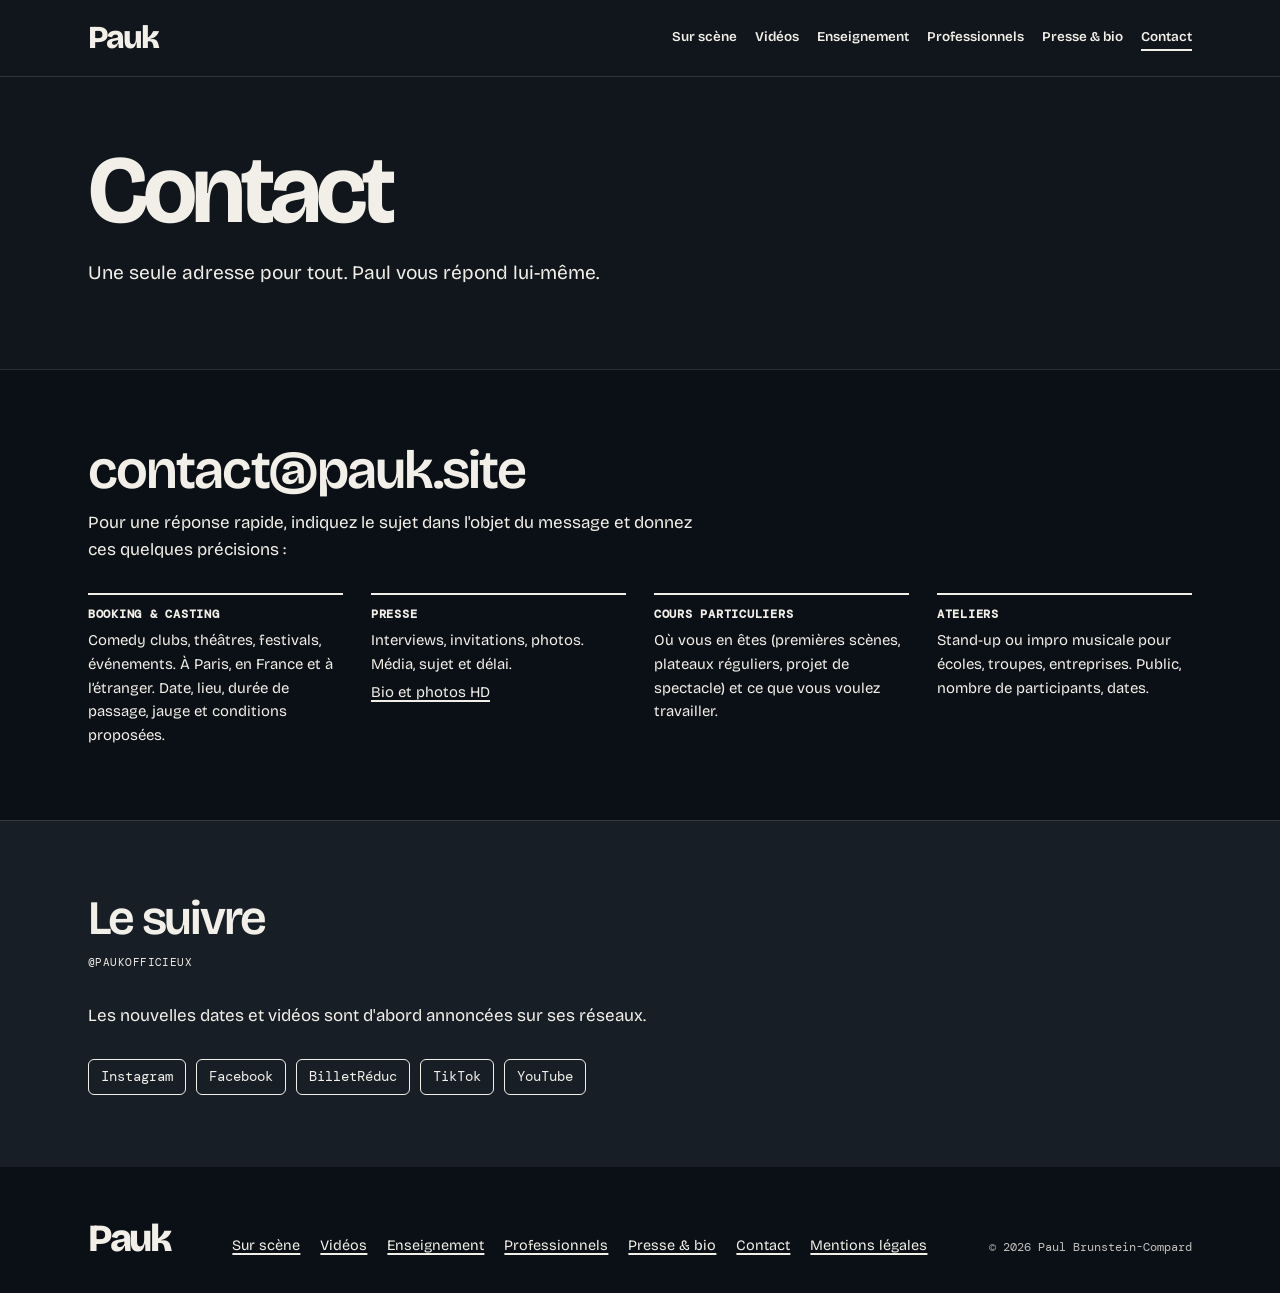
==== contact.html @ 24efc3f2 "Ajouter les statistiques sociales et actualiser le contact et le court metrage" ====
<!doctype html>
<html lang="fr">
<head>
<meta charset="utf-8">
<meta name="viewport" content="width=device-width, initial-scale=1, viewport-fit=cover">
<title>Contact · Pauk</title>
<meta name="description" content="Contacter Pauk (Paul Brunstein-Compard) : booking, casting, presse, cours particuliers de stand-up et ateliers.">
<link rel="icon" href="data:image/svg+xml,%3Csvg xmlns='http://www.w3.org/2000/svg' viewBox='0 0 64 64'%3E%3Crect width='64' height='64' rx='14' fill='%23F6F4EF'/%3E%3Ctext x='32' y='47' font-family='Arial' font-weight='900' font-size='42' text-anchor='middle' fill='%231B1F3B'%3EP%3C/text%3E%3C/svg%3E">
<link rel="preconnect" href="https://fonts.googleapis.com">
<link rel="preconnect" href="https://fonts.gstatic.com" crossorigin>
<link rel="stylesheet" href="https://fonts.googleapis.com/css2?family=Bricolage+Grotesque:opsz,wght@12..96,400;12..96,500;12..96,600;12..96,800&family=DM+Mono:wght@400;500&display=swap">
<link rel="stylesheet" href="assets/style.css?v=20261114-social1">
<script>document.documentElement.classList.add('js')</script>
<link rel="canonical" href="https://pauk.site/contact.html">
</head>
<body>
<a class="skip" href="#main">Aller au contenu</a>

<header class="site-header">
  <div class="inner">
    <a class="logo" href="index.html" aria-label="Pauk, accueil">Pauk</a>
    <button class="nav-toggle" type="button" aria-expanded="false" aria-controls="nav"><span class="bars" aria-hidden="true"></span>Menu</button>
    <nav class="nav" id="nav" aria-label="Navigation principale">
      <ul>
        <li><a href="sur-scene.html">Sur scène</a></li>
        <li><a href="videos.html">Vidéos</a></li>
        <li><a href="enseignement.html">Enseignement</a></li>
        <li><a href="professionnels.html">Professionnels</a></li>
<li><a href="presse.html">Presse & bio</a></li>
        <li><a href="contact.html" aria-current="page">Contact</a></li>
      </ul>
    </nav>
  </div>
</header>

<main id="main">
  <section class="page-head">
    <div class="inner">
      <h1>Contact</h1>
      <p>Une seule adresse pour tout. Paul vous répond lui-même.</p>
    </div>
  </section>
  <div class="lisere" aria-hidden="true">
</div>

  <section class="band ink on-ink" aria-label="Adresse de contact">
    <div class="inner">
      <div class="contact-one">
        <a class="mail-big" href="mailto:contact@pauk.site">contact@pauk.site</a>
        <p>Pour une réponse rapide, indiquez le sujet dans l'objet du message et donnez ces quelques précisions :</p>
      </div>
      <ul class="subjects">
        <li id="booking"><b>Booking & casting</b>Comedy clubs, théâtres, festivals, événements. À Paris, en France et à l’étranger. Date, lieu, durée de passage, jauge et conditions proposées.</li>
        <li id="presse"><b>Presse</b>Interviews, invitations, photos. Média, sujet et délai. <a href="presse.html">Bio et photos HD</a></li>
        <li id="cours"><b>Cours particuliers</b>Où vous en êtes (premières scènes, plateaux réguliers, projet de spectacle) et ce que vous voulez travailler.</li>
        <li id="ateliers"><b>Ateliers</b>Stand-up ou impro musicale pour écoles, troupes, entreprises. Public, nombre de participants, dates.</li>
      </ul>
    </div>
  </section>

  <section class="band" aria-labelledby="suivre-title">
    <div class="inner">
      <div class="band-head">
        <h2 class="h2" id="suivre-title">Le suivre<span class="kicker">@paukofficieux</span></h2>
      </div>
      <p>Les nouvelles dates et vidéos sont d'abord annoncées sur ses réseaux.</p>
      <ul class="socials">
        <li><a href="https://www.instagram.com/paukofficieux/" target="_blank" rel="noopener">Instagram</a></li>
        <li><a href="https://www.facebook.com/PaukOfficieux/" target="_blank" rel="noopener">Facebook</a></li>
        <li><a href="https://www.billetreduc.com/artiste/pauk" target="_blank" rel="noopener">BilletRéduc</a></li>
      <li><a href="https://www.tiktok.com/@paukofficieux" target="_blank" rel="noopener">TikTok</a></li><li><a href="https://www.youtube.com/@pauk6391" target="_blank" rel="noopener">YouTube</a></li></ul>
    </div>
  </section>
</main>

<footer class="site-footer">
  <div class="lisere" aria-hidden="true">
</div>
  <div class="inner">
    <a class="logo" href="index.html">Pauk</a>
    <ul>
      <li><a href="sur-scene.html">Sur scène</a></li>
      <li><a href="videos.html">Vidéos</a></li>
      <li><a href="enseignement.html">Enseignement</a></li>
      <li><a href="professionnels.html">Professionnels</a></li>
<li><a href="presse.html">Presse & bio</a></li>
      <li><a href="contact.html">Contact</a></li>
      <li><a href="mentions-legales.html">Mentions légales</a></li>
    </ul>
    <small>© 2026 Paul Brunstein-Compard</small>
  </div>
</footer>
<script src="assets/contenu.js?v=20261114-social1"></script>
<script src="assets/site.js?v=20261114-social1"></script>
</body>
</html>
---- assets/style.css ----
/* Pauk — thème sombre, texte ivoire et motif du pull en signature. */

:root {
  --yellow: #11161C;
  --ink: #F2EFE8;
  --pink: #E6A58C;
  --paper: #171E26;
  --ink-soft: #B8C4CE;
  --display: "Bricolage Grotesque", "Segoe UI", system-ui, sans-serif;
  --body: "Bricolage Grotesque", "Segoe UI", system-ui, sans-serif;
  --mono: "DM Mono", ui-monospace, "Cascadia Mono", Consolas, monospace;
  --gutter: 28px;
  --max: 1160px;
  color-scheme: dark;
}

* { box-sizing: border-box; }
html { scroll-behavior: smooth; }
body {
  margin: 0;
  background: var(--yellow);
  color: var(--ink);
  font-family: var(--body);
  font-size: 17px;
  line-height: 1.6;
  -webkit-font-smoothing: antialiased;
}
img { max-width: 100%; display: block; }
a { color: inherit; text-underline-offset: 3px; text-decoration-thickness: 1.5px; }
a:hover { color: var(--ink-soft); }
:focus-visible { outline: 3px solid var(--pink); outline-offset: 3px; border-radius: 4px; }
h1, h2, h3 { margin: 0; line-height: 1.1; text-wrap: balance; }
p { margin: 0; }
ul { margin: 0; padding: 0; }

.inner {
  max-width: var(--max);
  margin: 0 auto;
  padding-left: max(var(--gutter), env(safe-area-inset-left, 0px));
  padding-right: max(var(--gutter), env(safe-area-inset-right, 0px));
}
.skip { position: absolute; left: -999px; top: 8px; background: var(--ink); color: var(--paper); padding: 8px 14px; border-radius: 6px; z-index: 50; }
.skip:focus { left: 12px; }

/* ---------- En-tête ---------- */
body::before { content: ""; position: fixed; inset: 0 0 auto; height: env(safe-area-inset-top, 0px); z-index: 30; background: var(--yellow); }
.site-header {
  position: sticky; top: env(safe-area-inset-top, 0px); z-index: 20;
  background: var(--yellow);
  border-bottom: 3px solid transparent;
  transition: border-color .2s;
}
.site-header.scrolled { border-bottom-color: var(--ink); }
.site-header .inner { display: flex; align-items: center; justify-content: space-between; gap: 20px; padding-block: 16px; }
.logo { font-family: var(--display); font-size: 1.9rem; line-height: 1; text-decoration: none; }
.logo:hover { color: var(--ink); }
.nav ul { display: flex; gap: 22px; list-style: none; font-weight: 600; font-size: 0.95rem; }
.nav a { text-decoration: none; padding-block: 4px; border-bottom: 2.5px solid transparent; }
.nav a:hover, .nav a[aria-current="page"] { border-bottom-color: var(--ink); color: var(--ink); }
.nav-toggle { display: none; }

/* ---------- Boutons ---------- */
.btns { display: flex; flex-wrap: wrap; gap: 10px; }
.btn {
  display: inline-flex; align-items: center; gap: 8px;
  padding: 11px 20px; border: 2.5px solid var(--ink); border-radius: 999px;
  background: var(--ink); color: var(--yellow); font-weight: 800; font-size: 0.95rem;
  text-decoration: none; transition: transform .15s, box-shadow .15s;
}
.btn:hover { color: var(--yellow); transform: translate(-2px, -2px); box-shadow: 3px 3px 0 var(--pink); }
.btn.ghost { background: transparent; color: var(--ink); }
.btn.ghost:hover { color: var(--ink); }
/* .band.ink a colore tous les liens en jaune : on le surclasse pour les boutons */
.band.ink .btn, .on-ink .btn, .band.ink .btn:hover { background: var(--yellow); color: var(--ink); border-color: var(--yellow); }
.band.ink .btn.ghost, .on-ink .btn.ghost { background: transparent; color: var(--yellow); }

/* ---------- Héros ---------- */
.hero .inner { display: grid; grid-template-columns: 1.2fr 0.8fr; gap: 40px; align-items: end; padding-block: 32px 56px; }
.hero h1 { font-family: var(--display); font-weight: 400; font-size: clamp(3.6rem, 12vw, 8.5rem); line-height: 0.86; letter-spacing: -0.02em; }
.hero h1 em { font-style: normal; color: var(--pink); -webkit-text-stroke: 2.5px var(--ink); paint-order: stroke fill; }
.tagline { font-size: 1.3rem; font-weight: 600; max-width: 32ch; margin-top: 22px; line-height: 1.35; }
.tagline small { display: block; font-size: 0.92rem; font-weight: 400; margin-top: 8px; }
.hero .btns { margin-top: 26px; }

/* Portrait : une vraie photo remplace .ph en ajoutant <img> dans .portrait */
.portrait {
  aspect-ratio: 4 / 5; width: 100%; max-width: 100%;
  border: 3px solid var(--ink); border-radius: 50% 50% 10px 10px; overflow: hidden;
  background: var(--paper); position: relative;
}
.portrait img { width: 100%; height: 100%; object-fit: cover; }
.ph {
  position: absolute; inset: 0;
  background:
    radial-gradient(circle at 50% 36%, #F3D2BC 0 17%, transparent 17.5%),
    radial-gradient(ellipse at 50% 96%, var(--pink) 0 44%, transparent 44.5%),
    var(--paper);
  display: flex; align-items: flex-end; justify-content: center; padding: 14px;
}
.ph span, .ph-label { font-family: var(--mono); font-size: 0.72rem; background: var(--ink); color: var(--paper); padding: 3px 9px; border-radius: 4px; }

/* ---------- Le pull ----------
   Motif jacquard tricoté d'après le pull fétiche de Pauk (affiche de L'Art de rater).
   pull.svg = motif complet, pull-lisere.svg = bande fine. Générés par outils/pull.py. */
.knit {
  height: 120px;
  background: url("pull.svg") repeat-x left top / auto 120px;
  border-top: 3px solid var(--ink);
  position: relative;
}
.knit-tag {
  position: absolute; right: max(var(--gutter), env(safe-area-inset-right, 0px)); bottom: -14px;
  font-family: var(--mono); font-size: 0.72rem; letter-spacing: .04em;
  background: var(--paper); color: var(--ink); border: 2px solid var(--ink); border-radius: 999px; padding: 3px 12px;
  transform: rotate(-3deg); z-index: 1;
}
.lisere { height: 30px; background: url("pull-lisere.svg") repeat-x left top / auto 30px; border-top: 3px solid var(--ink); }
.site-footer .lisere { border-top: 0; }

/* Affiche dans un cadre */
.poster { border: 3px solid var(--ink); border-radius: 10px; overflow: hidden; box-shadow: 8px 8px 0 var(--ink); max-width: 340px; width: 100%; justify-self: center; }
.poster img { width: 100%; height: auto; }

/* Photo de scène en largeur */
.wide-photo { margin: 0; display: flex; flex-direction: column; gap: 8px; }
.wide-photo .frame { border: 3px solid var(--ink); border-radius: 10px; overflow: hidden; box-shadow: 8px 8px 0 var(--ink); max-width: 100%; }
.wide-photo img { width: 100%; height: auto; aspect-ratio: 16 / 7.2; object-fit: cover; }
.wide-photo figcaption { font-family: var(--mono); font-size: 0.8rem; }

/* ---------- Bandeaux ---------- */
.band { background: var(--paper); border-top: 3px solid var(--ink); }
.band .inner { padding-block: 56px; display: flex; flex-direction: column; gap: 28px; }
.band.yellow { background: var(--yellow); }
.band.ink { background: var(--ink); color: var(--paper); }
.band.ink a { color: var(--yellow); }
.band-head { display: flex; justify-content: space-between; align-items: end; gap: 16px; flex-wrap: wrap; }
.h2 { font-family: var(--display); font-weight: 400; font-size: clamp(2.2rem, 5vw, 3.2rem); line-height: 1; }
.kicker { display: block; font-family: var(--mono); font-size: 0.78rem; letter-spacing: 0.06em; text-transform: uppercase; margin-top: 8px; }
.more { font-weight: 700; }

/* ---------- En-tête de page intérieure ---------- */
.page-head .inner { padding-block: 40px 52px; display: flex; flex-direction: column; gap: 16px; }
.page-head h1 { font-family: var(--display); font-weight: 400; font-size: clamp(3rem, 9vw, 6rem); line-height: 0.9; letter-spacing: -0.02em; }
.page-head p { font-size: 1.2rem; max-width: 52ch; font-weight: 500; }

/* ---------- Setlist (dates) ---------- */
.setlist { list-style: none; display: grid; }
.setlist li {
  display: grid; grid-template-columns: 11rem 1fr auto; gap: 20px; align-items: baseline;
  padding: 16px 0; border-bottom: 1.5px dashed var(--ink);
}
.setlist li:first-child { border-top: 1.5px dashed var(--ink); }
.setlist .when { font-family: var(--mono); font-size: 0.88rem; font-variant-numeric: tabular-nums; }
.setlist .what { min-width: 0; font-weight: 800; font-size: 1.1rem; line-height: 1.3; }
.setlist .what small { display: block; font-weight: 400; font-size: 0.92rem; margin-top: 2px; }
.setlist .side { display: flex; gap: 10px; align-items: center; flex-wrap: wrap; justify-content: flex-end; }
.tag { font-family: var(--mono); font-size: 0.72rem; text-transform: uppercase; letter-spacing: .04em; border: 1.5px solid currentColor; border-radius: 999px; padding: 2px 9px; white-space: nowrap; }
.tag.pink { background: var(--pink); border-color: var(--ink); }
.setlist .go { font-weight: 800; font-size: 0.9rem; white-space: nowrap; }

/* ---------- Cartes vidéo ---------- */
.cards { display: grid; grid-template-columns: repeat(auto-fill, minmax(260px, 1fr)); gap: 24px; }
.card { display: flex; flex-direction: column; gap: 10px; min-width: 0; text-decoration: none; }
.card .thumb {
  aspect-ratio: 16 / 9; max-width: 100%; border: 2.5px solid var(--ink); border-radius: 8px;
  background: var(--yellow); display: grid; place-items: center; position: relative; overflow: hidden;
  transition: transform .15s, box-shadow .15s;
}
.card .thumb.pink { background: var(--pink); }
.card .thumb.ink { background: var(--ink-soft); }
.card .thumb img { position: absolute; inset: 0; width: 100%; height: 100%; object-fit: cover; }
.card .play { z-index: 1; width: 58px; height: 58px; border-radius: 50%; background: var(--ink); display: grid; place-items: center; position: relative; }
.card .play::after { content: ""; border-left: 18px solid var(--yellow); border-top: 11px solid transparent; border-bottom: 11px solid transparent; margin-left: 5px; }
.card .thumb .ph-label { position: absolute; left: 10px; bottom: 10px; }
a.card:hover .thumb { transform: translate(-3px, -3px); box-shadow: 4px 4px 0 var(--ink); }
.card b { font-size: 1.05rem; line-height: 1.3; }
.card span { font-size: 0.9rem; }
.card .meta { font-family: var(--mono); font-size: 0.75rem; text-transform: uppercase; letter-spacing: .04em; }

/* ---------- Colonnes de texte ---------- */
.split { display: grid; grid-template-columns: 1fr 1fr; gap: 48px; }
.split > * { min-width: 0; display: flex; flex-direction: column; gap: 14px; }
.prose { display: flex; flex-direction: column; gap: 14px; max-width: 64ch; }
.prose h3 { font-size: 1.25rem; font-weight: 800; margin-top: 10px; }
.quote { font-size: clamp(1.4rem, 3vw, 1.9rem); font-weight: 800; line-height: 1.25; }
.quote cite { display: block; font-style: normal; font-family: var(--mono); font-size: 0.78rem; font-weight: 400; margin-top: 10px; }
.stars { font-family: var(--mono); font-size: 0.85rem; }

/* Faits marquants */
.facts { display: grid; grid-template-columns: repeat(auto-fit, minmax(200px, 1fr)); gap: 0; border-top: 2.5px solid currentColor; }
.facts div { padding: 16px 16px 18px 0; border-bottom: 1.5px solid currentColor; display: flex; flex-direction: column; gap: 4px; }
.facts b { font-family: var(--display); font-weight: 400; font-size: 1.6rem; line-height: 1.1; }
.facts span { font-size: 0.92rem; }

/* Offres (enseignement) */
.offers { display: grid; grid-template-columns: repeat(auto-fit, minmax(260px, 1fr)); gap: 24px; }
.offer { border: 2.5px solid var(--ink); border-radius: 12px; padding: 24px; background: var(--paper); display: flex; flex-direction: column; gap: 12px; min-width: 0; }
.offer h3 { font-family: var(--display); font-weight: 400; font-size: 1.7rem; }
.offer ul { list-style: none; display: flex; flex-direction: column; gap: 6px; font-size: 0.95rem; }
.offer li { padding-left: 20px; position: relative; }
.offer li::before { content: "♪"; position: absolute; left: 0; color: var(--pink); -webkit-text-stroke: .6px var(--ink); font-weight: 800; }

/* Archives */
.archive { list-style: none; display: grid; grid-template-columns: repeat(auto-fill, minmax(260px, 1fr)); gap: 20px 32px; }
.archive li { border-top: 1.5px solid var(--ink); padding-top: 10px; display: flex; flex-direction: column; gap: 2px; }
.archive b { font-size: 1.05rem; }
.archive span { font-size: 0.9rem; }
.archive .when { font-family: var(--mono); font-size: 0.78rem; }

/* Bio à copier */
.copybox { background: var(--paper); border: 2.5px solid var(--ink); border-radius: 12px; padding: 22px; display: flex; flex-direction: column; gap: 12px; }
.copybox .row { display: flex; justify-content: space-between; align-items: center; gap: 12px; flex-wrap: wrap; }
.copybox .label { font-family: var(--mono); font-size: 0.78rem; text-transform: uppercase; letter-spacing: .06em; }
.copy { font: 700 0.85rem var(--body); padding: 6px 14px; border-radius: 999px; border: 2px solid var(--ink); background: transparent; color: var(--ink); cursor: pointer; }
.copy:hover { background: var(--ink); color: var(--yellow); }

/* Photos presse */
.photos { display: grid; grid-template-columns: repeat(auto-fill, minmax(200px, 1fr)); gap: 18px; }
.photos figure { margin: 0; display: flex; flex-direction: column; gap: 6px; }
.photos .frame { aspect-ratio: 4 / 5; max-width: 100%; border: 2.5px solid var(--ink); border-radius: 8px; background: var(--yellow); display: grid; place-items: center; overflow: hidden; }
.photos .frame img { width: 100%; height: 100%; object-fit: cover; object-position: 50% 0%; }
.photos.wide { grid-template-columns: repeat(auto-fill, minmax(300px, 1fr)); }
.photos.wide .frame { aspect-ratio: 16 / 7.2; }
.photos a.frame { transition: transform .15s, box-shadow .15s; }
.photos a.frame:hover { transform: translate(-3px, -3px); box-shadow: 4px 4px 0 var(--ink); }
.photos .frame.pink { background: var(--pink); }
.photos figcaption { font-size: 0.85rem; }

/* Contact : une seule adresse */
.contact-one { display: flex; flex-direction: column; gap: 10px; }
.mail-big { font-family: var(--display); font-size: clamp(1.7rem, 6vw, 3.4rem); line-height: 1.05; text-decoration: none; word-break: break-word; }
.mail-big:hover { text-decoration: underline; }
.contact-one p { max-width: 56ch; }
.subjects { list-style: none; display: grid; grid-template-columns: repeat(auto-fit, minmax(220px, 1fr)); gap: 20px 28px; }
.subjects li { border-top: 2px solid currentColor; padding-top: 10px; display: flex; flex-direction: column; gap: 4px; font-size: 0.93rem; }
.subjects b { font-family: var(--mono); font-size: 0.78rem; text-transform: uppercase; letter-spacing: .06em; }
.on-ink .subjects b { color: var(--yellow); }

/* Contacts */
.contacts { display: grid; grid-template-columns: repeat(auto-fit, minmax(230px, 1fr)); gap: 28px; }
.contacts > div { border-top: 2px solid currentColor; padding-top: 12px; display: flex; flex-direction: column; gap: 6px; min-width: 0; }
.contacts b { font-family: var(--mono); font-size: 0.78rem; text-transform: uppercase; letter-spacing: .06em; }
.on-ink .contacts b { color: var(--yellow); }
.contacts .mail { font-weight: 800; font-size: 1.1rem; word-break: break-word; }
.contacts p { font-size: 0.93rem; }
.socials { display: flex; flex-wrap: wrap; gap: 10px; list-style: none; }
.socials a { display: inline-block; font-family: var(--mono); font-size: 0.85rem; border: 1.5px solid currentColor; border-radius: 6px; padding: 6px 12px; text-decoration: none; }

/* Éléments à compléter : faciles à repérer, à retirer une fois remplis */
.todo { background: repeating-linear-gradient(-45deg, rgba(255,111,156,.25) 0 6px, transparent 6px 12px); outline: 1.5px dashed var(--pink); outline-offset: 2px; border-radius: 3px; }

/* ---------- Pied de page ---------- */
.site-footer { background: var(--ink); color: var(--paper); border-top: 3px solid var(--ink); }
.site-footer .inner { padding-block: 36px calc(36px + env(safe-area-inset-bottom, 0px)); display: flex; justify-content: space-between; gap: 20px 40px; flex-wrap: wrap; align-items: end; }
.site-footer .logo { color: var(--yellow); font-size: 2.4rem; }
.site-footer ul { display: flex; flex-wrap: wrap; gap: 8px 20px; list-style: none; font-size: 0.9rem; }
.site-footer a { color: var(--paper); }
.site-footer small { font-family: var(--mono); font-size: 0.75rem; opacity: .8; }

/* ---------- Téléphone ---------- */
@media (max-width: 860px) {
  :root { --gutter: 18px; }
  body { font-size: 16px; }
  .nav-toggle {
    display: inline-flex; align-items: center; gap: 8px;
    font: 800 0.95rem var(--body); color: var(--ink); background: transparent;
    border: 2.5px solid var(--ink); border-radius: 999px; padding: 7px 14px; cursor: pointer;
  }
  .nav-toggle .bars { width: 16px; height: 10px; border-block: 2.5px solid var(--ink); position: relative; }
  .nav-toggle .bars::after { content: ""; position: absolute; left: 0; right: 0; top: 1.25px; height: 2.5px; background: var(--ink); }
  .js .nav { display: none; }
  .js .nav.open { display: block; position: absolute; left: 0; right: 0; top: 100%; background: var(--yellow); border-bottom: 3px solid var(--ink); }
  .nav ul { flex-direction: column; gap: 0; padding: 4px max(var(--gutter), env(safe-area-inset-right, 0px)) 16px max(var(--gutter), env(safe-area-inset-left, 0px)); font-size: 1.25rem; }
  .nav li a { display: block; padding: 10px 0; border-bottom: 1.5px dashed var(--ink); }
  .nav li:last-child a { border-bottom: 0; }
  html:not(.js) .site-header .inner { flex-wrap: wrap; }
  html:not(.js) .nav-toggle { display: none; }
  html:not(.js) .nav ul { flex-direction: row; flex-wrap: wrap; gap: 4px 16px; padding: 0; font-size: 0.95rem; }
  html:not(.js) .nav li a { border-bottom: 0; padding: 2px 0; }

  .hero .inner { grid-template-columns: 1fr; gap: 28px; padding-block: 12px 40px; }
  .hero .portrait { max-width: 220px; justify-self: start; }
  .split { grid-template-columns: 1fr; gap: 36px; }
  .band .inner { padding-block: 40px; }
  .setlist li { grid-template-columns: 1fr; gap: 6px; }
  .setlist .side { justify-content: flex-start; }
}

/* Direction visuelle : une présence de scène, une lecture simple. */
[hidden] { display: none !important; }
section[id], li[id] { scroll-margin-top: 100px; }
.site-header { border-bottom: 1px solid #f2efe822; }
.site-header.scrolled { border-bottom-color: #f2efe833; }
.site-header .inner { padding-block: 22px; }
.logo { font-weight: 800; font-size: 2rem; letter-spacing: -.06em; }
.nav ul { font-size: .88rem; gap: 26px; }
.hero .inner { grid-template-columns: 1.1fr 1fr; align-items: center; gap: 70px; padding-block: 48px 64px; }
.eyebrow { font: 500 .73rem var(--mono); letter-spacing: .09em; text-transform: uppercase; color: var(--ink-soft); }
.hero h1 { font-weight: 800; font-size: clamp(5rem, 10vw, 8.3rem); line-height: .95; letter-spacing: -.065em; margin-top: 24px; }
.hero h1 span { display: block; font-size: .47em; font-weight: 500; letter-spacing: -.045em; line-height: 1.06; margin-top: 18px; }
.tagline { font-size: 1.15rem; font-weight: 400; max-width: 34ch; line-height: 1.55; margin-top: 26px; }
.tagline small { font-size: .82rem; margin-top: 14px; color: var(--ink-soft); }
.hero-photo { margin: 0; position: relative; }
.hero-photo figcaption { font: .7rem var(--mono); margin-top: 12px; text-align: right; }
.portrait { border: 0; border-radius: 5px; aspect-ratio: 4/4.5; }
.portrait img { object-position: 50% 0%; }
.hero-note { font-size: .8rem; color: var(--ink-soft); margin-top: 24px; }
.btn { border-width: 1.5px; padding: 12px 22px; font-weight: 600; }
.btn:hover { transform: translateY(-2px); box-shadow: 0 4px 0 #c67c6140; }
.knit { height: 28px; background-size: auto 66px; background-position: left center; border: 0; }
.knit-tag { display: none; }
.lisere { height: 16px; background-size: auto 30px; border: 0; }
.band { border-top: 1px solid #f2efe822; }
.band .inner { padding-block: 72px; gap: 30px; }
.band.soft { background: #1E2832; }
.h2 { font-weight: 600; font-size: clamp(2rem,4vw,3rem); letter-spacing: -.045em; line-height: 1.08; }
.kicker { font-size: .7rem; letter-spacing: .04em; font-weight: 400; line-height: 1.7; }
.lead { font-size: clamp(1.3rem,2.5vw,1.75rem); line-height: 1.35; letter-spacing: -.025em; }
.caption { font-size: .85rem; color: var(--ink-soft); }
.page-head .inner { padding-block: 64px; }
.page-head h1 { font-weight: 700; letter-spacing: -.05em; line-height: 1.05; }
.page-head p { font-weight: 400; }
.split { gap: 64px; align-items: start; }
.card .thumb { border: 0; border-radius: 4px; background: #26333E; }
.card .thumb img { object-position: 50% 0%; }
.card .play { width: 48px; height: 48px; background: #202d39eb; }
.card .play::after { border-left-width: 14px; border-top-width: 8px; border-bottom-width: 8px; }
.card b { font-size: 1.2rem; font-weight: 600; }
.card .meta { color: var(--ink-soft); font-size: .68rem; }
a.card:hover .thumb { transform: translateY(-3px); box-shadow: 0 5px 15px #f2efe822; }
.offer { border: 1px solid #f2efe833; border-radius: 5px; padding: 30px; }
.offer h3 { font-weight: 600; letter-spacing: -.035em; }
.offer li::before { content: "–"; color: var(--ink); -webkit-text-stroke: 0; }
.copybox { border: 1px solid #f2efe833; border-radius: 5px; }
.poster, .wide-photo .frame, .photos .frame { border: 0; border-radius: 4px; box-shadow: none; }
.wide-photo img { aspect-ratio: 16/10; object-position: 50% 0%; }
.facts { border-top-width: 1px; }
.facts b { font-weight: 600; }
.setlist li, .setlist li:first-child { border-color: #f2efe844; border-style: solid; }
.setlist .what { font-weight: 600; }
.media-list { display: grid; grid-template-columns: repeat(3,1fr); gap: 30px; }
.media-list article { border-top: 1px solid #f2efe844; padding-top: 20px; display: flex; flex-direction: column; gap: 14px; }
.media-list h3 { font-size: 1.4rem; font-weight: 600; letter-spacing: -.025em; }
.media-list a { margin-top: auto; }
.mail-big { font-weight: 600; letter-spacing: -.035em; }
.on-ink .eyebrow { color: var(--paper); }
.site-footer { border-top: 0; }
@media (max-width: 860px) {
 .hero .inner { grid-template-columns: 1fr 1fr; gap: 28px; padding-block: 30px 44px; }
 .hero h1 { font-size: clamp(4.5rem,12vw,7rem); }
 .hero .portrait { max-width: none; }
 .nav ul { gap: 0; }
 .split { grid-template-columns: 1fr; gap: 30px; }
 .media-list { grid-template-columns: 1fr; }
 .band .inner { padding-block: 48px; }
}
@media (max-width: 580px) {
 .hero .inner { grid-template-columns: 1fr; }
 .hero-photo { width: 100%; }
 .hero .portrait { aspect-ratio: 4/3.5; }
 .hero h1 { font-size: 5.5rem; }
 .hero h1 span { font-size: .47em; }
 .page-head h1 { font-size: 3.1rem; }
 .hero .btns { margin-top: 22px; }
 .hero-photo figcaption { text-align: left; }
 .cards { grid-template-columns: 1fr; }
 .photos.wide { grid-template-columns: 1fr; }
}
@media (prefers-reduced-motion: reduce) {
 html { scroll-behavior: auto; }
 *, *::before, *::after { transition: none !important; }
}

.reviews { display: grid; grid-template-columns: 1fr 1fr; gap: 28px; }
.reviews figure { margin: 0; padding: 30px; background: var(--paper); border: 1px solid #f2efe822; border-radius: 5px; }
.reviews blockquote { margin: 0 0 22px; font-size: 1.15rem; line-height: 1.55; }
.reviews figcaption { display: flex; flex-direction: column; gap: 4px; }
.reviews figcaption span { font-size: .8rem; color: var(--ink-soft); }
@media (max-width: 700px) { .reviews { grid-template-columns: 1fr; } }

.nav ul { gap: 18px; font-size: .84rem; }
.video-player { aspect-ratio: 16/9; background: var(--ink); border-radius: 5px; overflow: hidden; }
.video-launch { width: 100%; height: 100%; border: 0; cursor: pointer; color: var(--paper); background: transparent; display: flex; flex-direction: column; align-items: center; justify-content: center; gap: 16px; font: 600 1.25rem var(--body); padding: 24px; }
.video-launch .play { font-size: 2rem; }
.video-launch small { font-size: .8rem; font-weight: 400; }
.video-launch:hover { background: #ffffff0a; }
.video-player iframe { width: 100%; height: 100%; display: block; border: 0; }
@media print {
 .site-header, .site-footer, .lisere, .btns, .print-sheet, .skip { display: none !important; }
 body, .band, .page-head { background: white !important; color: black !important; }
 .inner, .band .inner, .page-head .inner { padding: 16px 0; }
 .h2, .page-head h1 { font-size: 24pt; }
 .split, .offers { gap: 20px; }
 .offer { break-inside: avoid; }
 .mail-big { font-size: 20pt; }
 a { color: black !important; }
}

/* Contrastes du thème sombre, y compris les anciens bandeaux inversés. */
.band.ink, .site-footer { background: #0B1016; color: var(--ink); }
.band.ink a, .site-footer a, .site-footer .logo, .on-ink .eyebrow,
.on-ink .subjects b, .on-ink .contacts b { color: var(--ink); }
.band.ink .btn, .on-ink .btn, .band.ink .btn:hover { background: var(--ink); color: var(--yellow); border-color: var(--ink); }
.band.ink .btn.ghost, .on-ink .btn.ghost { background: transparent; color: var(--ink); }
.video-player { background: #090D12; }
.video-launch { color: var(--ink); }
.card .play::after { border-left-color: #F2EFE8; }
.card .thumb img, .photos .frame img, .wide-photo img { object-position: 50% 0%; }
@media print {
 :root { color-scheme: light; --yellow: #fff; --ink: #111; --paper: #fff; --ink-soft: #333; }
 .band.soft, .band.ink, .offer, .copybox, .reviews figure { background: white !important; color: black !important; }
}

.card .thumb.instagram { aspect-ratio: 3/4; background: #0B1016; }
.card .thumb.instagram img { object-fit: contain; object-position: center; }

/* Photos intégrales : aucun visage ni instrument rogné par une boîte fixe. */
.editorial-photo, .season-poster { margin: 0; }
.editorial-photo img { width: 100%; height: auto; border-radius: 5px; }
.editorial-photo figcaption { margin-top: 10px; font-size: .8rem; color: var(--ink-soft); }
.season-poster { max-width: 420px; justify-self: center; }
.season-poster img { width: 100%; height: auto; border-radius: 5px; }
.photos.curated .frame { aspect-ratio: auto; background: transparent; }
.photos.curated .frame img { width: 100%; height: auto; object-fit: contain; }
.wide-photo img[src*="pauk-poulet-guitare"] { aspect-ratio: auto; max-height: 650px; object-fit: contain; }
.card .thumb img { object-fit: contain; }
.local-clips { display: grid; grid-template-columns: repeat(2,minmax(0,1fr)); gap: 32px; }
.local-clips figure { margin: 0; min-width: 0; }
.local-clips video { display: block; width: 100%; max-height: 600px; aspect-ratio: 9/16; background: #090D12; object-fit: contain; border-radius: 5px; }
.local-clips figcaption { display: flex; flex-direction: column; gap: 5px; margin-top: 14px; }
.local-clips figcaption span { font-size: .8rem; color: var(--ink-soft); }
@media (max-width: 600px) { .local-clips { grid-template-columns: 1fr; } }

.setlist li { border: 0; border-bottom: 1px solid #f2efe844; }
.setlist li:first-child { border-top: 1px solid #f2efe844; }

.social-count { background: #10171E; }
.follower-total { font-size: clamp(3.5rem,9vw,7rem); font-weight: 800; line-height: 1.1; letter-spacing: -.06em; margin-block: 12px; font-variant-numeric: tabular-nums; }
.follower-breakdown { display: grid; grid-template-columns: repeat(2,minmax(100px,1fr)); gap: 20px 40px; list-style: none; }
.follower-breakdown a { display: flex; flex-direction: column; text-decoration: none; }
.follower-breakdown strong { font-size: 1.5rem; font-variant-numeric: tabular-nums; }
.follower-breakdown span { font-size: .85rem; color: var(--ink-soft); }
.card .video-views { font: 500 .8rem var(--mono); color: var(--pink); }
@media(max-width:600px) { .follower-breakdown { margin-top: 20px; width: 100%; } }
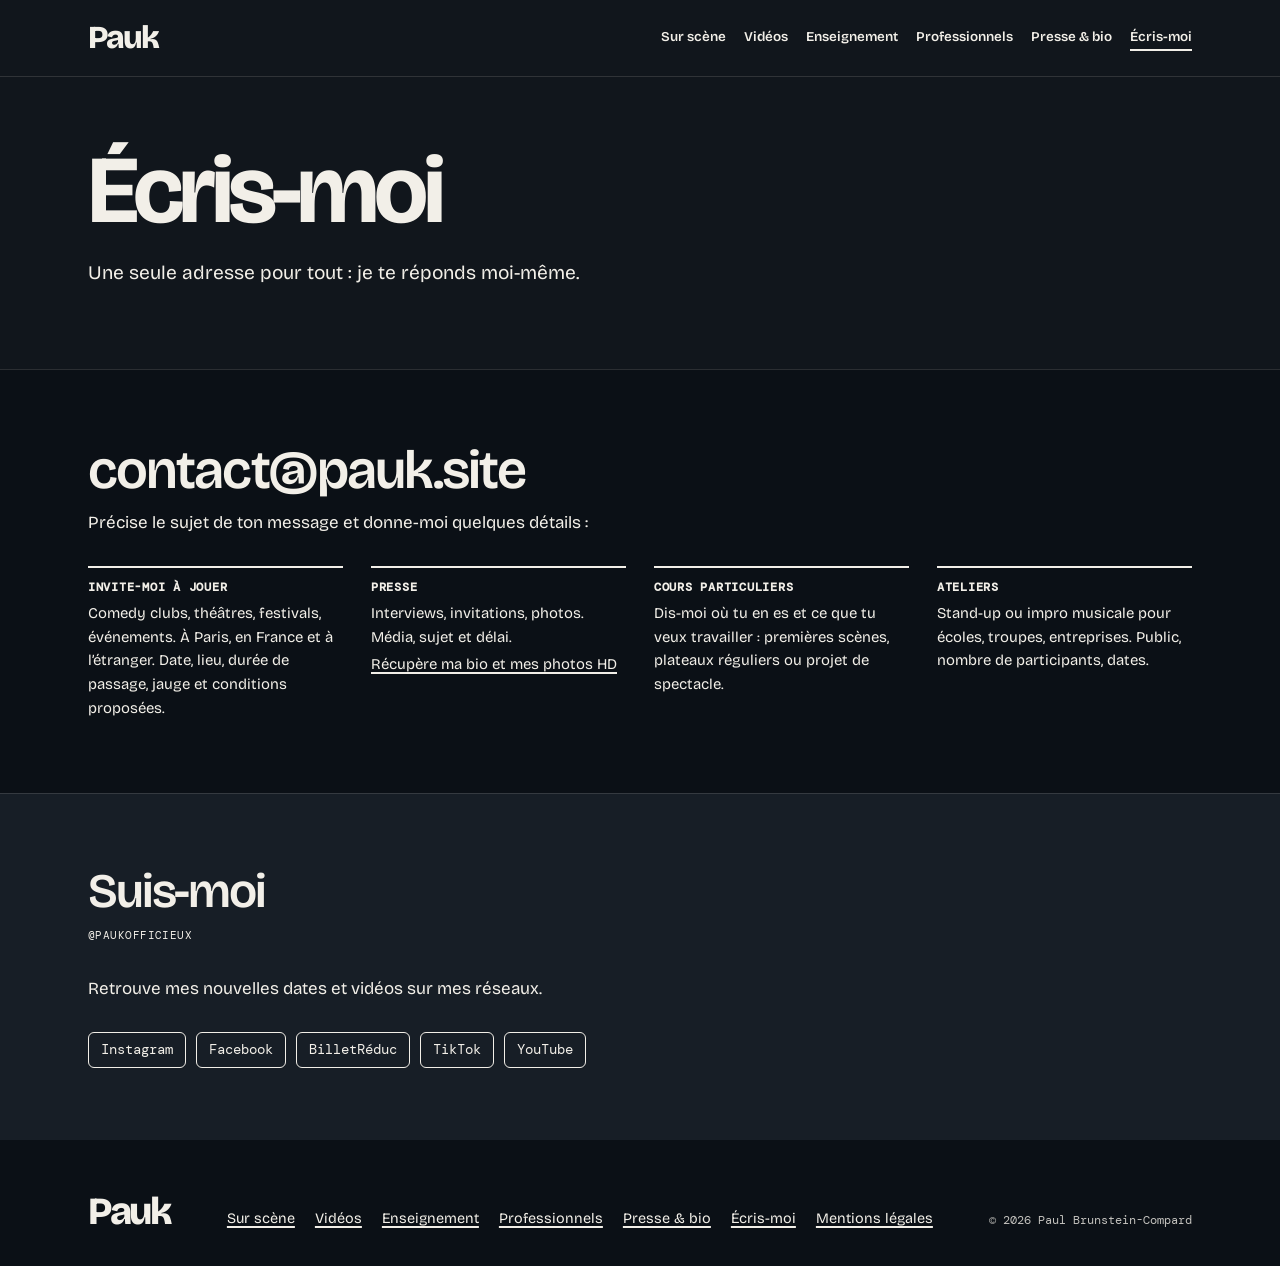
==== commit 3fb42f1d: "Adresser les textes directement au visiteur au tutoiement" ====
--- a/contact.html
+++ b/contact.html
@@ -9,7 +9,7 @@
 <link rel="preconnect" href="https://fonts.googleapis.com">
 <link rel="preconnect" href="https://fonts.gstatic.com" crossorigin>
 <link rel="stylesheet" href="https://fonts.googleapis.com/css2?family=Bricolage+Grotesque:opsz,wght@12..96,400;12..96,500;12..96,600;12..96,800&family=DM+Mono:wght@400;500&display=swap">
-<link rel="stylesheet" href="assets/style.css?v=20261114-social1">
+<link rel="stylesheet" href="assets/style.css?v=20261114-direct1">
 <script>document.documentElement.classList.add('js')</script>
 <link rel="canonical" href="https://pauk.site/contact.html">
 </head>
@@ -27,7 +27,7 @@
         <li><a href="enseignement.html">Enseignement</a></li>
         <li><a href="professionnels.html">Professionnels</a></li>
 <li><a href="presse.html">Presse & bio</a></li>
-        <li><a href="contact.html" aria-current="page">Contact</a></li>
+        <li><a href="contact.html" aria-current="page">Écris-moi</a></li>
       </ul>
     </nav>
   </div>
@@ -36,8 +36,8 @@
 <main id="main">
   <section class="page-head">
     <div class="inner">
-      <h1>Contact</h1>
-      <p>Une seule adresse pour tout. Paul vous répond lui-même.</p>
+      <h1>Écris-moi</h1>
+      <p>Une seule adresse pour tout : je te réponds moi-même.</p>
     </div>
   </section>
   <div class="lisere" aria-hidden="true">
@@ -47,12 +47,12 @@
     <div class="inner">
       <div class="contact-one">
         <a class="mail-big" href="mailto:contact@pauk.site">contact@pauk.site</a>
-        <p>Pour une réponse rapide, indiquez le sujet dans l'objet du message et donnez ces quelques précisions :</p>
+        <p>Précise le sujet de ton message et donne-moi quelques détails :</p>
       </div>
       <ul class="subjects">
-        <li id="booking"><b>Booking & casting</b>Comedy clubs, théâtres, festivals, événements. À Paris, en France et à l’étranger. Date, lieu, durée de passage, jauge et conditions proposées.</li>
-        <li id="presse"><b>Presse</b>Interviews, invitations, photos. Média, sujet et délai. <a href="presse.html">Bio et photos HD</a></li>
-        <li id="cours"><b>Cours particuliers</b>Où vous en êtes (premières scènes, plateaux réguliers, projet de spectacle) et ce que vous voulez travailler.</li>
+        <li id="booking"><b>Invite-moi à jouer</b>Comedy clubs, théâtres, festivals, événements. À Paris, en France et à l’étranger. Date, lieu, durée de passage, jauge et conditions proposées.</li>
+        <li id="presse"><b>Presse</b>Interviews, invitations, photos. Média, sujet et délai. <a href="presse.html">Récupère ma bio et mes photos HD</a></li>
+        <li id="cours"><b>Cours particuliers</b>Dis-moi où tu en es et ce que tu veux travailler : premières scènes, plateaux réguliers ou projet de spectacle.</li>
         <li id="ateliers"><b>Ateliers</b>Stand-up ou impro musicale pour écoles, troupes, entreprises. Public, nombre de participants, dates.</li>
       </ul>
     </div>
@@ -61,9 +61,9 @@
   <section class="band" aria-labelledby="suivre-title">
     <div class="inner">
       <div class="band-head">
-        <h2 class="h2" id="suivre-title">Le suivre<span class="kicker">@paukofficieux</span></h2>
+        <h2 class="h2" id="suivre-title">Suis-moi<span class="kicker">@paukofficieux</span></h2>
       </div>
-      <p>Les nouvelles dates et vidéos sont d'abord annoncées sur ses réseaux.</p>
+      <p>Retrouve mes nouvelles dates et vidéos sur mes réseaux.</p>
       <ul class="socials">
         <li><a href="https://www.instagram.com/paukofficieux/" target="_blank" rel="noopener">Instagram</a></li>
         <li><a href="https://www.facebook.com/PaukOfficieux/" target="_blank" rel="noopener">Facebook</a></li>
@@ -84,13 +84,13 @@
       <li><a href="enseignement.html">Enseignement</a></li>
       <li><a href="professionnels.html">Professionnels</a></li>
 <li><a href="presse.html">Presse & bio</a></li>
-      <li><a href="contact.html">Contact</a></li>
+      <li><a href="contact.html">Écris-moi</a></li>
       <li><a href="mentions-legales.html">Mentions légales</a></li>
     </ul>
     <small>© 2026 Paul Brunstein-Compard</small>
   </div>
 </footer>
-<script src="assets/contenu.js?v=20261114-social1"></script>
-<script src="assets/site.js?v=20261114-social1"></script>
+<script src="assets/contenu.js?v=20261114-direct1"></script>
+<script src="assets/site.js?v=20261114-direct1"></script>
 </body>
 </html>
--- a/assets/style.css
+++ b/assets/style.css
@@ -442,3 +442,27 @@
 .follower-breakdown span { font-size: .85rem; color: var(--ink-soft); }
 .card .video-views { font: 500 .8rem var(--mono); color: var(--pink); }
 @media(max-width:600px) { .follower-breakdown { margin-top: 20px; width: 100%; } }
+
+/* Calendrier interactif des représentations */
+.show-calendar { display:grid; grid-template-columns:minmax(280px,420px) minmax(0,1fr); gap:40px; margin:28px 0; align-items:start; }
+.calendar-panel { border:1px solid #f2efe844; border-radius:12px; padding:18px; background:var(--yellow); }
+.calendar-head { display:flex; align-items:center; justify-content:space-between; gap:12px; margin-bottom:14px; }
+.calendar-head h3 { font-size:1.15rem; text-transform:capitalize; }
+.calendar-head button { border:1px solid #f2efe844; border-radius:50%; width:36px; height:36px; color:var(--ink); background:transparent; cursor:pointer; font-size:1.2rem; }
+.calendar-head button:disabled { opacity:.25; cursor:default; }
+.calendar-grid { width:100%; border-collapse:separate; border-spacing:3px; table-layout:fixed; text-align:center; }
+.calendar-grid th { font:400 .72rem var(--mono); color:var(--ink-soft); padding-bottom:8px; }
+.calendar-grid td { height:44px; padding:0; }
+.calendar-grid td span, .calendar-grid td button { display:grid; place-items:center; width:100%; min-height:44px; font:500 .95rem var(--body); }
+.calendar-grid td span { color:var(--ink-soft); opacity:.55; }
+.calendar-grid td button { background:var(--pink); color:#11161C; border:2px solid transparent; border-radius:7px; cursor:pointer; font-weight:800; }
+.calendar-grid td button:hover { background:var(--ink); }
+.calendar-grid td button[aria-pressed="true"] { background:var(--ink); border-color:var(--pink); box-shadow:0 0 0 2px var(--pink); }
+.calendar-grid [aria-current="date"] { text-decoration:underline; text-underline-offset:4px; }
+.calendar-legend { margin-top:12px; font-size:.8rem; color:var(--ink-soft); }
+.calendar-details h3 { font-size:1.1rem; margin-bottom:18px; }
+.calendar-details h3::first-letter { text-transform:uppercase; }
+.calendar-details .setlist li { grid-template-columns:1fr; gap:12px; }
+.calendar-details .setlist .when { display:none; }
+.calendar-details .setlist .side { justify-content:flex-start; }
+@media(max-width:760px) { .show-calendar { grid-template-columns:1fr; gap:24px; } .calendar-panel { max-width:440px; width:100%; } }
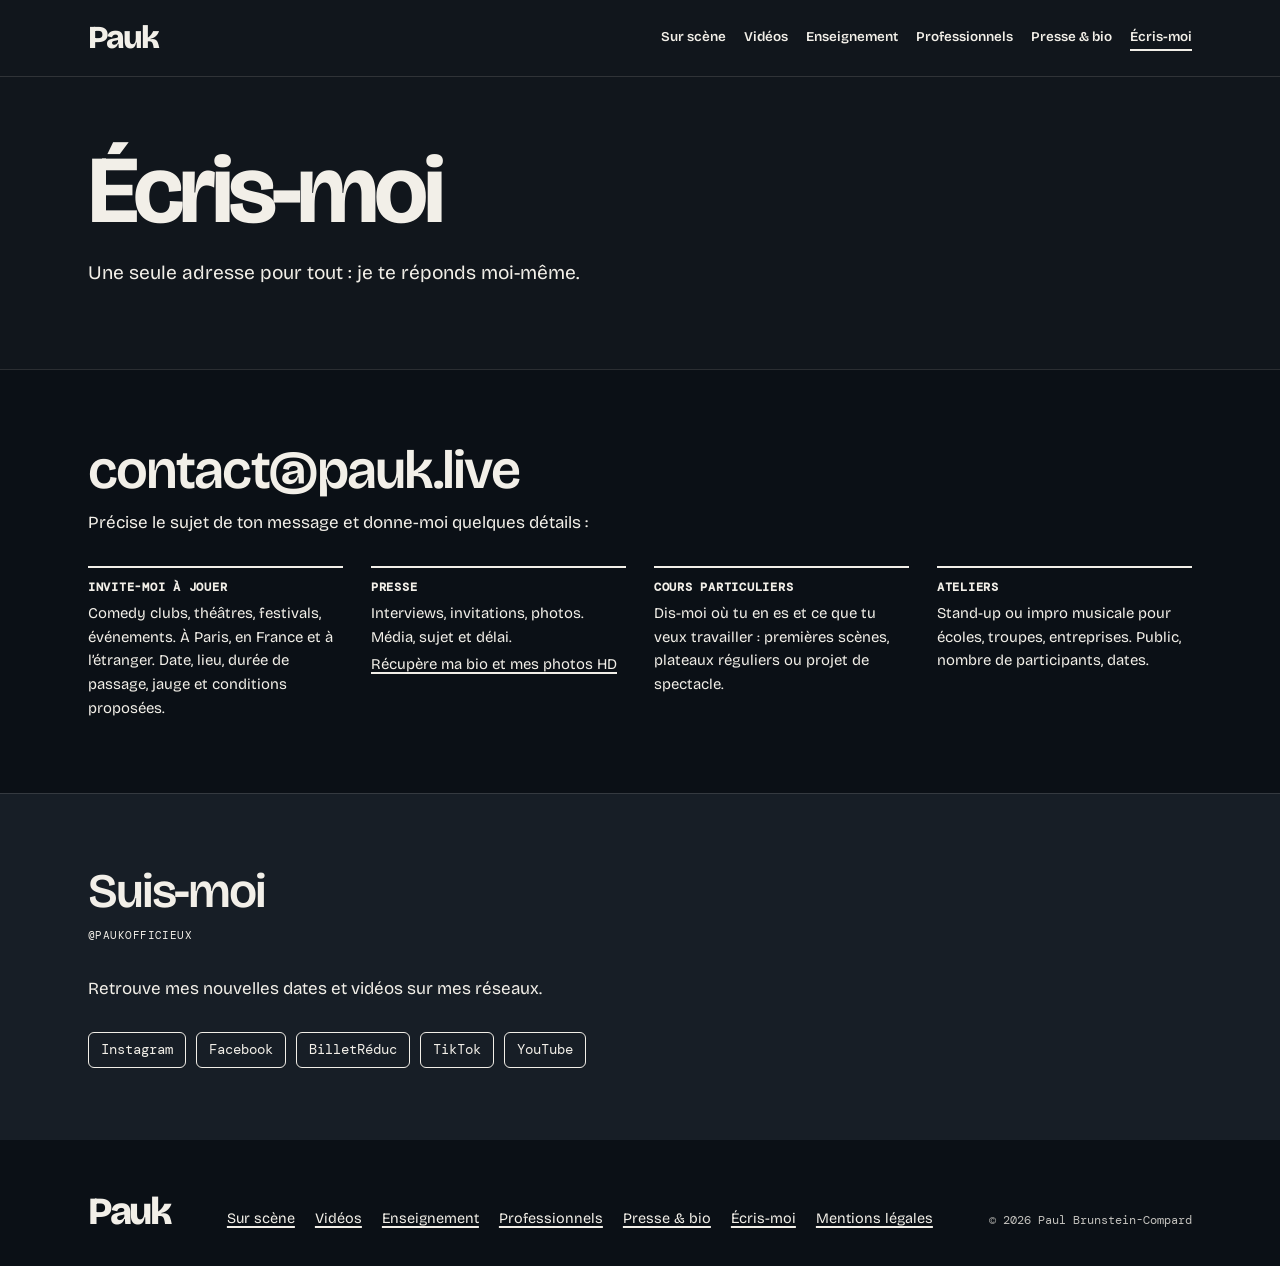
==== commit 3d8c7cfa: "Corriger le domaine et le contact en pauk.live" ====
--- a/contact.html
+++ b/contact.html
@@ -9,9 +9,9 @@
 <link rel="preconnect" href="https://fonts.googleapis.com">
 <link rel="preconnect" href="https://fonts.gstatic.com" crossorigin>
 <link rel="stylesheet" href="https://fonts.googleapis.com/css2?family=Bricolage+Grotesque:opsz,wght@12..96,400;12..96,500;12..96,600;12..96,800&family=DM+Mono:wght@400;500&display=swap">
-<link rel="stylesheet" href="assets/style.css?v=20261114-direct1">
+<link rel="stylesheet" href="assets/style.css?v=20261114-videos2">
 <script>document.documentElement.classList.add('js')</script>
-<link rel="canonical" href="https://pauk.site/contact.html">
+<link rel="canonical" href="https://pauk.live/contact.html">
 </head>
 <body>
 <a class="skip" href="#main">Aller au contenu</a>
@@ -46,7 +46,7 @@
   <section class="band ink on-ink" aria-label="Adresse de contact">
     <div class="inner">
       <div class="contact-one">
-        <a class="mail-big" href="mailto:contact@pauk.site">contact@pauk.site</a>
+        <a class="mail-big" href="mailto:contact@pauk.live">contact@pauk.live</a>
         <p>Précise le sujet de ton message et donne-moi quelques détails :</p>
       </div>
       <ul class="subjects">
@@ -90,7 +90,7 @@
     <small>© 2026 Paul Brunstein-Compard</small>
   </div>
 </footer>
-<script src="assets/contenu.js?v=20261114-direct1"></script>
-<script src="assets/site.js?v=20261114-direct1"></script>
+<script src="assets/contenu.js?v=20261114-videos2"></script>
+<script src="assets/site.js?v=20261114-videos2"></script>
 </body>
 </html>
--- a/assets/style.css
+++ b/assets/style.css
@@ -466,3 +466,8 @@
 .calendar-details .setlist .when { display:none; }
 .calendar-details .setlist .side { justify-content:flex-start; }
 @media(max-width:760px) { .show-calendar { grid-template-columns:1fr; gap:24px; } .calendar-panel { max-width:440px; width:100%; } }
+
+[data-expand-dates] { margin-top:24px; cursor:pointer; font-family:inherit; }
+
+.cards.duo { grid-template-columns:repeat(2,minmax(0,1fr)); }
+@media(max-width:600px) { .cards.duo { grid-template-columns:1fr; } }
